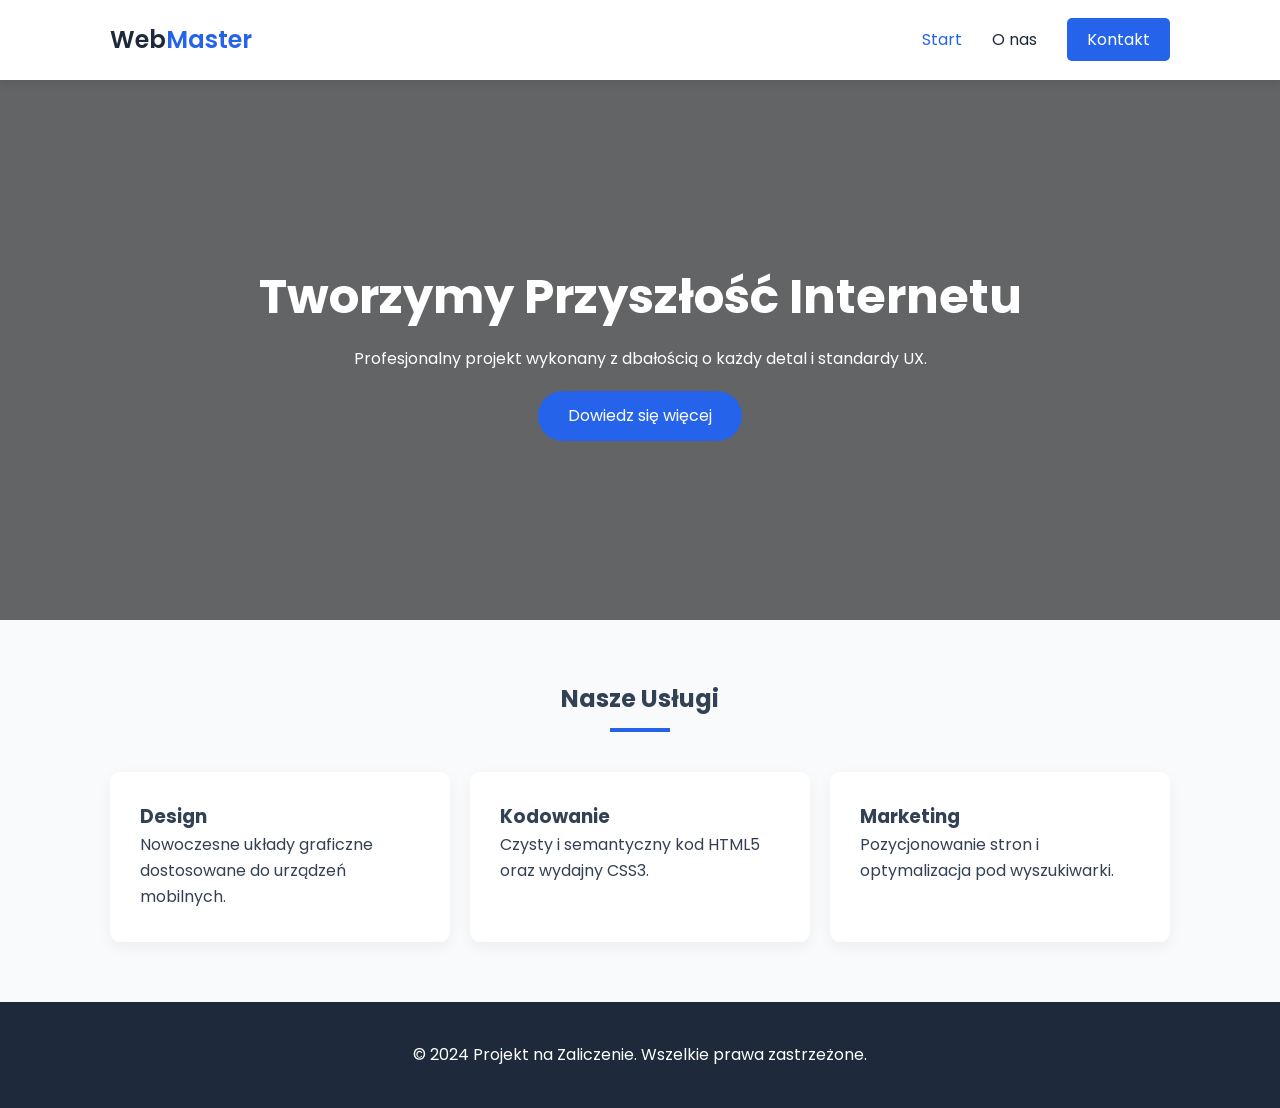
==== index.html @ 678148ff "Update index.html" ====
<!DOCTYPE html>
<html lang="pl">
<head>
    <meta charset="UTF-8">
    <meta name="viewport" content="width=device-width, initial-scale=1.0">
    <title>Projekt Premium | Home</title>
    <link rel="stylesheet" href="style.css">
    <link href="https://fonts.googleapis.com/css2?family=Poppins:wght@300;400;600&display=swap" rel="stylesheet">
</head>
<body>

    <nav class="navbar">
        <div class="container">
            <a href="index.html" class="logo">Web<span>Master</span></a>
            <ul class="nav-links">
                <li><a href="index.html" class="active">Start</a></li>
                <li><a href="about.html">O nas</a></li>
                <li><a href="#" class="nav-btn">Kontakt</a></li>
            </ul>
        </div>
    </nav>

    <header class="hero">
        <div class="hero-content">
            <h1>Tworzymy Przyszłość Internetu</h1>
            <p>Profesjonalny projekt wykonany z dbałością o każdy detal i standardy UX.</p>
            <a href="#features" class="btn-primary">Dowiedz się więcej</a>
        </div>
    </header>

    <section id="features" class="container">
        <div class="section-title">
            <h2>Nasze Usługi</h2>
            <div class="underline"></div>
        </div>
        <div class="grid">
            <div class="card">
                <h3>Design</h3>
                <p>Nowoczesne układy graficzne dostosowane do urządzeń mobilnych.</p>
            </div>
            <div class="card">
                <h3>Kodowanie</h3>
                <p>Czysty i semantyczny kod HTML5 oraz wydajny CSS3.</p>
            </div>
            <div class="card">
                <h3>Marketing</h3>
                <p>Pozycjonowanie stron i optymalizacja pod wyszukiwarki.</p>
            </div>
        </div>
    </section>

    <footer class="footer">
        <p>&copy; 2024 Projekt na Zaliczenie. Wszelkie prawa zastrzeżone.</p>
    </footer>

</body>

</html>
---- style.css ----
:root {
    --primary-color: #2563eb;
    --dark-color: #1e293b;
    --light-bg: #f8fafc;
    --text-color: #334155;
    --transition: all 0.3s ease;
}

* {
    margin: 0;
    padding: 0;
    box-sizing: border-box;
}

body {
    font-family: 'Poppins', sans-serif;
    color: var(--text-color);
    line-height: 1.6;
    background-color: var(--light-bg);
}

.container {
    max-width: 1100px;
    margin: 0 auto;
    padding: 0 20px;
}

/* NAWIGACJA */
.navbar {
    background: white;
    height: 80px;
    display: flex;
    align-items: center;
    box-shadow: 0 2px 10px rgba(0,0,0,0.1);
    position: sticky;
    top: 0;
    z-index: 1000;
}

.navbar .container {
    display: flex;
    justify-content: space-between;
    width: 100%;
    align-items: center;
}

.logo {
    font-size: 1.5rem;
    font-weight: 600;
    text-decoration: none;
    color: var(--dark-color);
}

.logo span { color: var(--primary-color); }

.nav-links {
    list-style: none;
    display: flex;
    align-items: center;
}

.nav-links li { margin-left: 30px; }

.nav-links a {
    text-decoration: none;
    color: var(--dark-color);
    font-weight: 400;
    transition: var(--transition);
}

.nav-links a:hover, .nav-links a.active {
    color: var(--primary-color);
}

.nav-btn {
    background: var(--primary-color);
    color: white !important;
    padding: 10px 20px;
    border-radius: 5px;
}

/* HERO SECTION */
.hero {
    height: 60vh;
    background: linear-gradient(rgba(0,0,0,0.6), rgba(0,0,0,0.6)), 
                url('https://images.unsplash.com/photo-1497215728101-856f4ea42174?auto=format&fit=crop&w=1350&q=80');
    background-size: cover;
    background-position: center;
    display: flex;
    align-items: center;
    justify-content: center;
    text-align: center;
    color: white;
}

.hero h1 { font-size: 3rem; margin-bottom: 10px; }

.btn-primary {
    display: inline-block;
    background: var(--primary-color);
    color: white;
    padding: 12px 30px;
    text-decoration: none;
    border-radius: 30px;
    margin-top: 20px;
    transition: var(--transition);
}

.btn-primary:hover { transform: translateY(-3px); box-shadow: 0 5px 15px rgba(37, 99, 235, 0.4); }

/* GRID & CARDS */
.section-title { text-align: center; margin: 60px 0 40px; }
.underline { width: 60px; height: 4px; background: var(--primary-color); margin: 10px auto; }

.grid {
    display: grid;
    grid-template-columns: repeat(auto-fit, minmax(300px, 1fr));
    gap: 20px;
    margin-bottom: 60px;
}

.card {
    background: white;
    padding: 30px;
    border-radius: 10px;
    box-shadow: 0 5px 15px rgba(0,0,0,0.05);
    transition: var(--transition);
    border-bottom: 3px solid transparent;
}

.card:hover {
    transform: translateY(-10px);
    border-color: var(--primary-color);
}

/* FOOTER */
.footer {
    background: var(--dark-color);
    color: white;
    text-align: center;
    padding: 40px 0;
    margin-top: 40px;
}
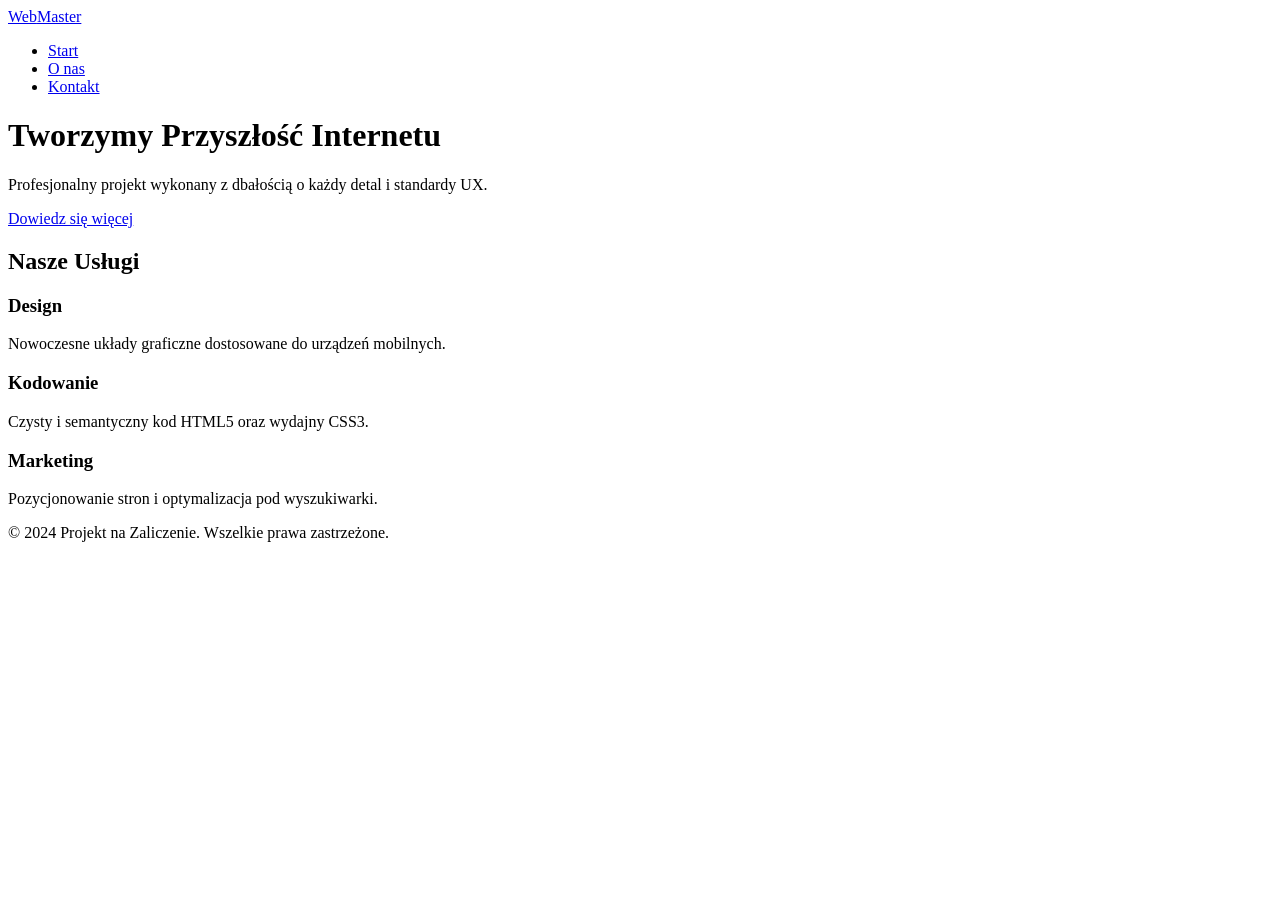
==== commit 653ed946: "Update index.html" ====
--- a/index.html
+++ b/index.html
@@ -4,7 +4,7 @@
     <meta charset="UTF-8">
     <meta name="viewport" content="width=device-width, initial-scale=1.0">
     <title>Projekt Premium | Home</title>
-    <link rel="stylesheet" href="style.css">
+    <link rel="stylesheet" href="css/style.css">
     <link href="https://fonts.googleapis.com/css2?family=Poppins:wght@300;400;600&display=swap" rel="stylesheet">
 </head>
 <body>
@@ -14,46 +14,48 @@
             <a href="index.html" class="logo">Web<span>Master</span></a>
             <ul class="nav-links">
                 <li><a href="index.html" class="active">Start</a></li>
-                <li><a href="about.html">O nas</a></li>
+                <li><a href="o-nas.html">O nas</a></li>
                 <li><a href="#" class="nav-btn">Kontakt</a></li>
             </ul>
         </div>
     </nav>
 
-    <header class="hero">
-        <div class="hero-content">
-            <h1>Tworzymy Przyszłość Internetu</h1>
-            <p>Profesjonalny projekt wykonany z dbałością o każdy detal i standardy UX.</p>
-            <a href="#features" class="btn-primary">Dowiedz się więcej</a>
-        </div>
-    </header>
+    <main>
+        <header class="hero">
+            <div class="hero-content">
+                <h1>Tworzymy Przyszłość Internetu</h1>
+                <p>Profesjonalny projekt wykonany z dbałością o każdy detal i standardy UX.</p>
+                <a href="#features" class="btn-primary">Dowiedz się więcej</a>
+            </div>
+        </header>
 
-    <section id="features" class="container">
-        <div class="section-title">
-            <h2>Nasze Usługi</h2>
-            <div class="underline"></div>
-        </div>
-        <div class="grid">
-            <div class="card">
-                <h3>Design</h3>
-                <p>Nowoczesne układy graficzne dostosowane do urządzeń mobilnych.</p>
+        <section id="features" class="container">
+            <div class="section-title">
+                <h2>Nasze Usługi</h2>
+                <div class="underline"></div>
             </div>
-            <div class="card">
-                <h3>Kodowanie</h3>
-                <p>Czysty i semantyczny kod HTML5 oraz wydajny CSS3.</p>
+            <div class="grid">
+                <div class="card">
+                    <h3>Design</h3>
+                    <p>Nowoczesne układy graficzne dostosowane do urządzeń mobilnych.</p>
+                </div>
+                <div class="card">
+                    <h3>Kodowanie</h3>
+                    <p>Czysty i semantyczny kod HTML5 oraz wydajny CSS3.</p>
+                </div>
+                <div class="card">
+                    <h3>Marketing</h3>
+                    <p>Pozycjonowanie stron i optymalizacja pod wyszukiwarki.</p>
+                </div>
             </div>
-            <div class="card">
-                <h3>Marketing</h3>
-                <p>Pozycjonowanie stron i optymalizacja pod wyszukiwarki.</p>
-            </div>
-        </div>
-    </section>
+        </section>
+    </main>
 
     <footer class="footer">
-        <p>&copy; 2024 Projekt na Zaliczenie. Wszelkie prawa zastrzeżone.</p>
+        <div class="container">
+            <p>&copy; 2024 Projekt na Zaliczenie. Wszelkie prawa zastrzeżone.</p>
+        </div>
     </footer>
 
 </body>
-
 </html>
-
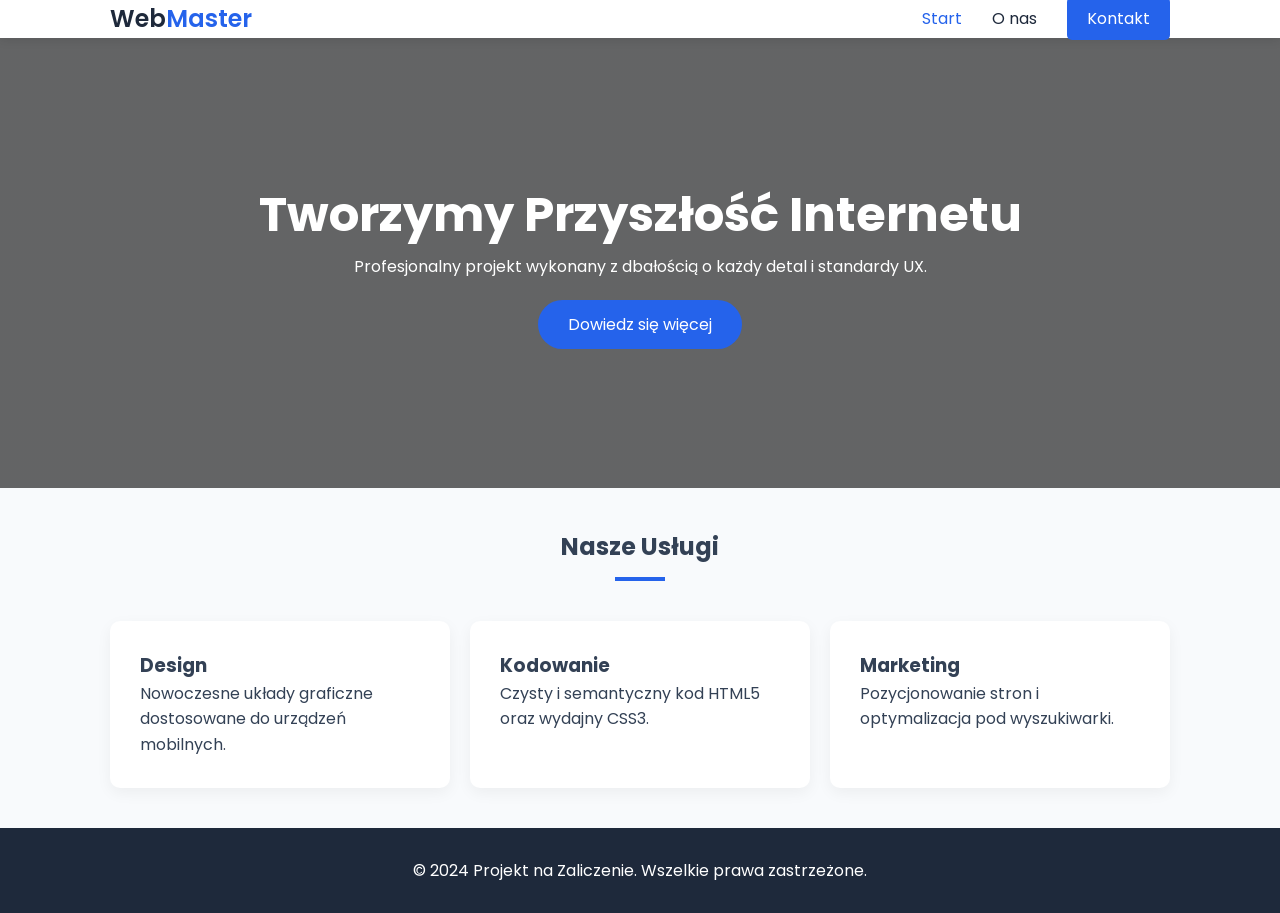
==== commit a964ab53: "Update index.html" ====
--- a/index.html
+++ b/index.html
@@ -25,7 +25,7 @@
             <div class="hero-content">
                 <h1>Tworzymy Przyszłość Internetu</h1>
                 <p>Profesjonalny projekt wykonany z dbałością o każdy detal i standardy UX.</p>
-                <a href="#features" class="btn-primary">Dowiedz się więcej</a>
+                <a href="o-nas.html" class="btn-primary">Dowiedz się więcej</a>
             </div>
         </header>
 
@@ -59,3 +59,4 @@
 
 </body>
 </html>
+
--- a/css/style.css
+++ b/css/style.css
@@ -0,0 +1,176 @@
+:root {
+    --primary-color: #2563eb;
+    --dark-color: #1e293b;
+    --light-bg: #f8fafc;
+    --text-color: #334155;
+    --transition: all 0.3s ease;
+}
+
+/* RESET I FIX DLA STOPKI */
+html, body {
+    height: 100%;
+}
+
+* {
+    margin: 0;
+    padding: 0;
+    box-sizing: border-box;
+}
+
+body {
+    font-family: 'Poppins', sans-serif;
+    color: var(--text-color);
+    line-height: 1.6;
+    background-color: var(--light-bg);
+    display: flex;
+    flex-direction: column;
+}
+
+/* Wypełnienie wolnego miejsca przez main */
+main {
+    flex: 1 0 auto;
+}
+
+.container {
+    max-width: 1100px;
+    margin: 0 auto;
+    padding: 0 20px;
+}
+
+/* NAWIGACJA */
+.navbar {
+    background: white;
+    height: 80px;
+    display: flex;
+    align-items: center;
+    box-shadow: 0 2px 10px rgba(0,0,0,0.1);
+    position: sticky;
+    top: 0;
+    z-index: 1000;
+}
+
+.navbar .container {
+    display: flex;
+    justify-content: space-between;
+    width: 100%;
+    align-items: center;
+}
+
+.logo {
+    font-size: 1.5rem;
+    font-weight: 600;
+    text-decoration: none;
+    color: var(--dark-color);
+}
+
+.logo span { color: var(--primary-color); }
+
+.nav-links {
+    list-style: none;
+    display: flex;
+    align-items: center;
+}
+
+.nav-links li { margin-left: 30px; }
+
+.nav-links a {
+    text-decoration: none;
+    color: var(--dark-color);
+    transition: var(--transition);
+}
+
+.nav-links a:hover, .nav-links a.active {
+    color: var(--primary-color);
+}
+
+.nav-btn {
+    background: var(--primary-color);
+    color: white !important;
+    padding: 10px 20px;
+    border-radius: 5px;
+}
+
+/* HERO */
+.hero {
+    height: 50vh;
+    background: linear-gradient(rgba(0,0,0,0.6), rgba(0,0,0,0.6)), 
+                url('https://images.unsplash.com/photo-1497215728101-856f4ea42174?auto=format&fit=crop&w=1350&q=80');
+    background-size: cover;
+    background-position: center;
+    display: flex;
+    align-items: center;
+    justify-content: center;
+    text-align: center;
+    color: white;
+}
+
+.hero h1 { font-size: 3rem; }
+
+.btn-primary {
+    display: inline-block;
+    background: var(--primary-color);
+    color: white;
+    padding: 12px 30px;
+    text-decoration: none;
+    border-radius: 30px;
+    margin-top: 20px;
+    transition: var(--transition);
+}
+
+/* GRID I KARTY */
+.section-title { text-align: center; margin: 40px 0; }
+.underline { width: 50px; height: 4px; background: var(--primary-color); margin: 10px auto; }
+
+.grid {
+    display: grid;
+    grid-template-columns: repeat(auto-fit, minmax(280px, 1fr));
+    gap: 20px;
+    margin-bottom: 40px;
+}
+
+.card {
+    background: white;
+    padding: 30px;
+    border-radius: 10px;
+    box-shadow: 0 5px 15px rgba(0,0,0,0.05);
+    transition: var(--transition);
+}
+
+.card:hover { transform: translateY(-5px); }
+
+/* PODSTRONA O NAS */
+.page-header {
+    background: var(--dark-color);
+    color: white;
+    padding: 50px 0;
+    text-align: center;
+}
+
+.about-grid {
+    display: grid;
+    grid-template-columns: 1fr 1fr;
+    gap: 40px;
+    align-items: center;
+    padding: 50px 0;
+}
+
+.img-responsive {
+    width: 100%;
+    border-radius: 10px;
+}
+
+.feature-list { list-style: none; margin-top: 15px; }
+
+@media (max-width: 768px) {
+    .about-grid { grid-template-columns: 1fr; }
+    .hero h1 { font-size: 2rem; }
+}
+
+/* FOOTER - ZAWSZE NA DOLE */
+.footer {
+    flex-shrink: 0;
+    background: var(--dark-color);
+    color: white;
+    text-align: center;
+    padding: 30px 0;
+}
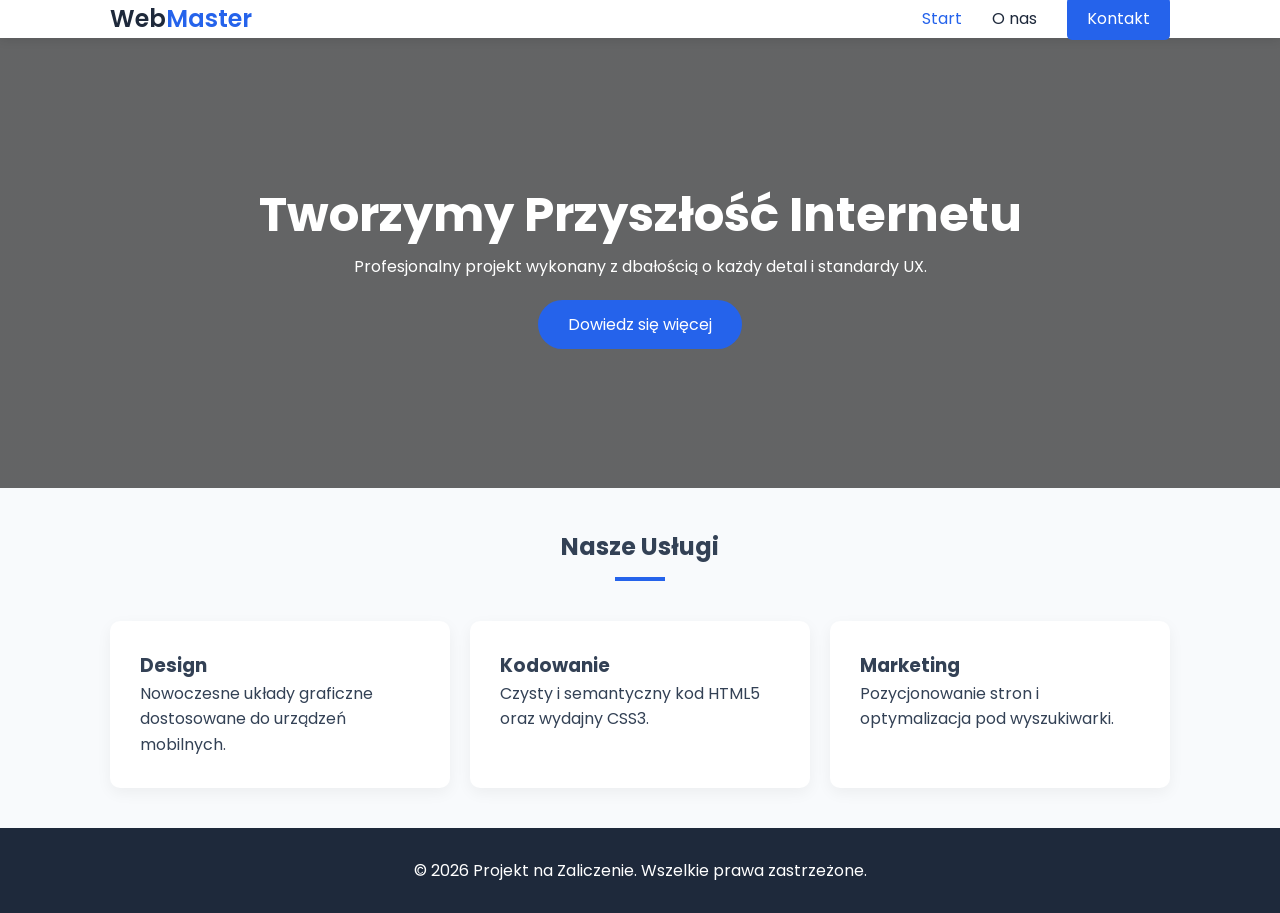
==== commit db569b82: "Update index.html" ====
--- a/index.html
+++ b/index.html
@@ -53,10 +53,11 @@
 
     <footer class="footer">
         <div class="container">
-            <p>&copy; 2024 Projekt na Zaliczenie. Wszelkie prawa zastrzeżone.</p>
+            <p>&copy; 2026 Projekt na Zaliczenie. Wszelkie prawa zastrzeżone.</p>
         </div>
     </footer>
 
 </body>
 </html>
 
+
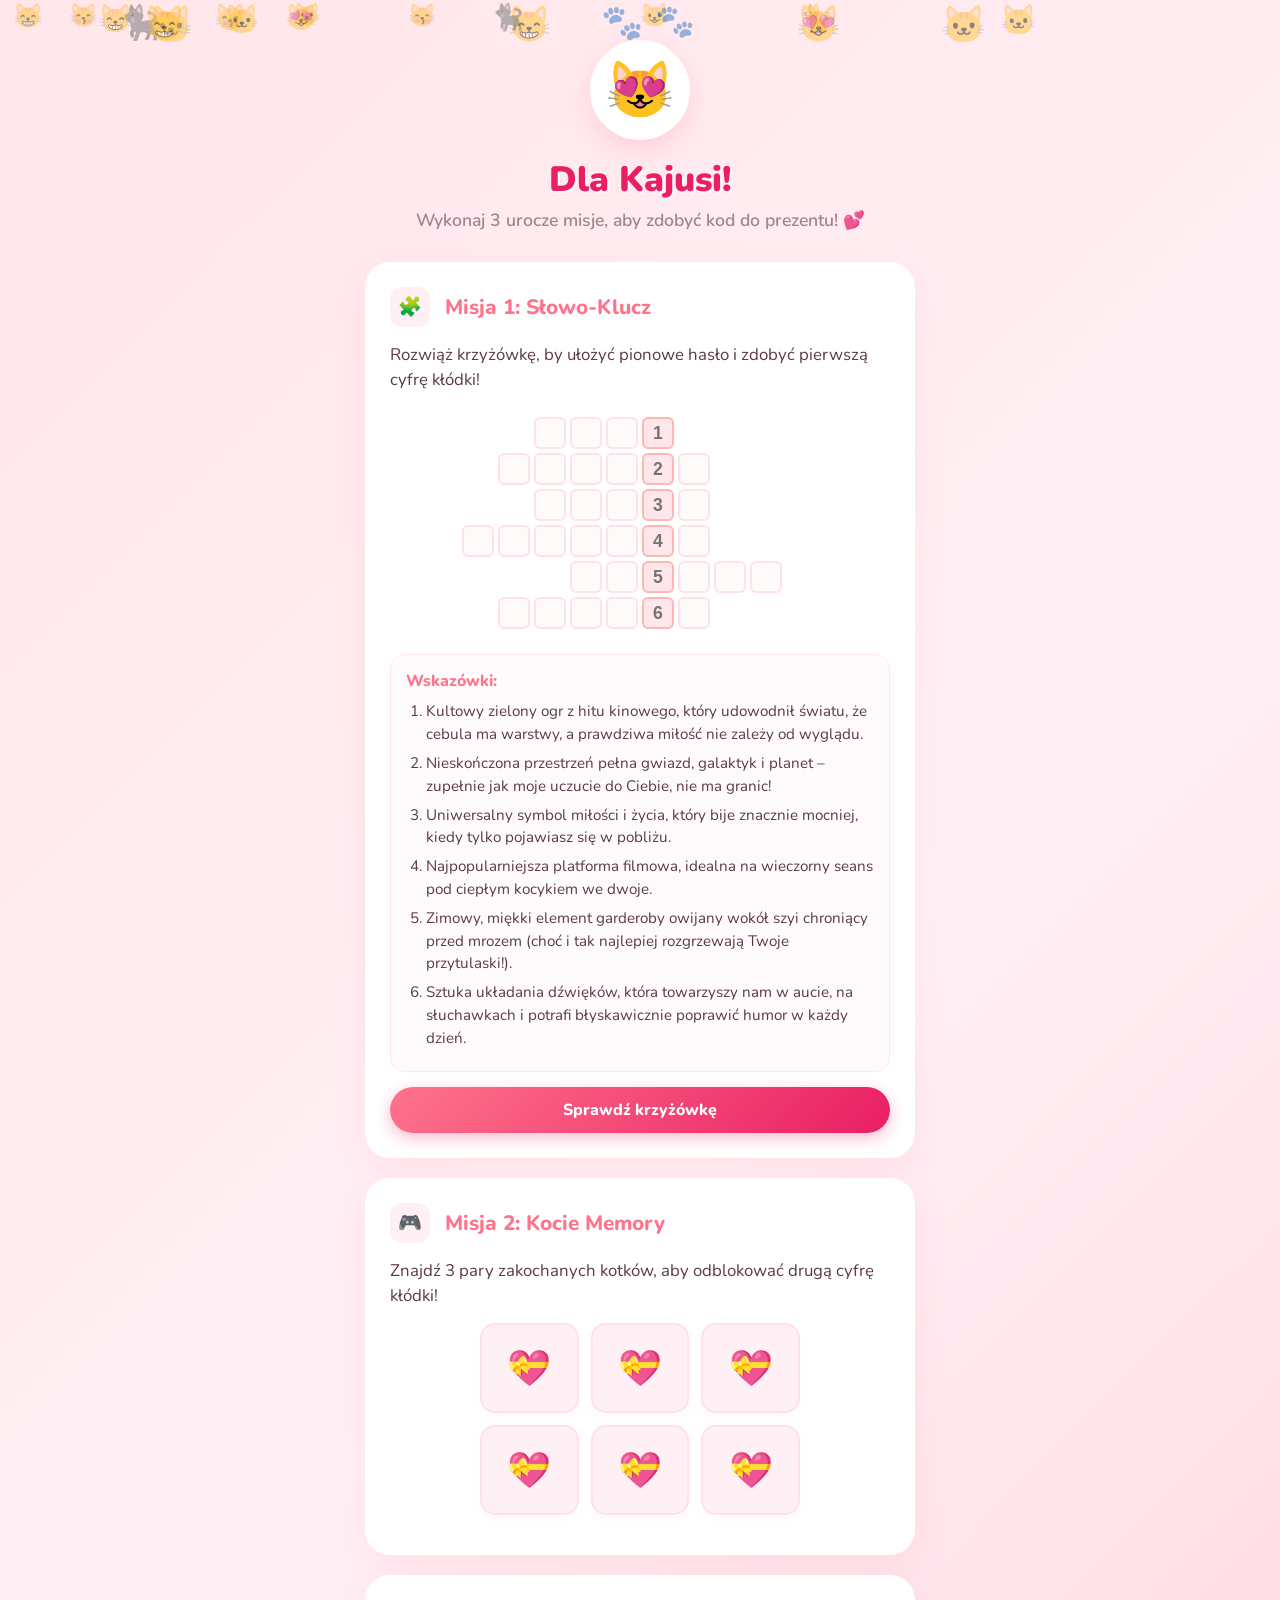
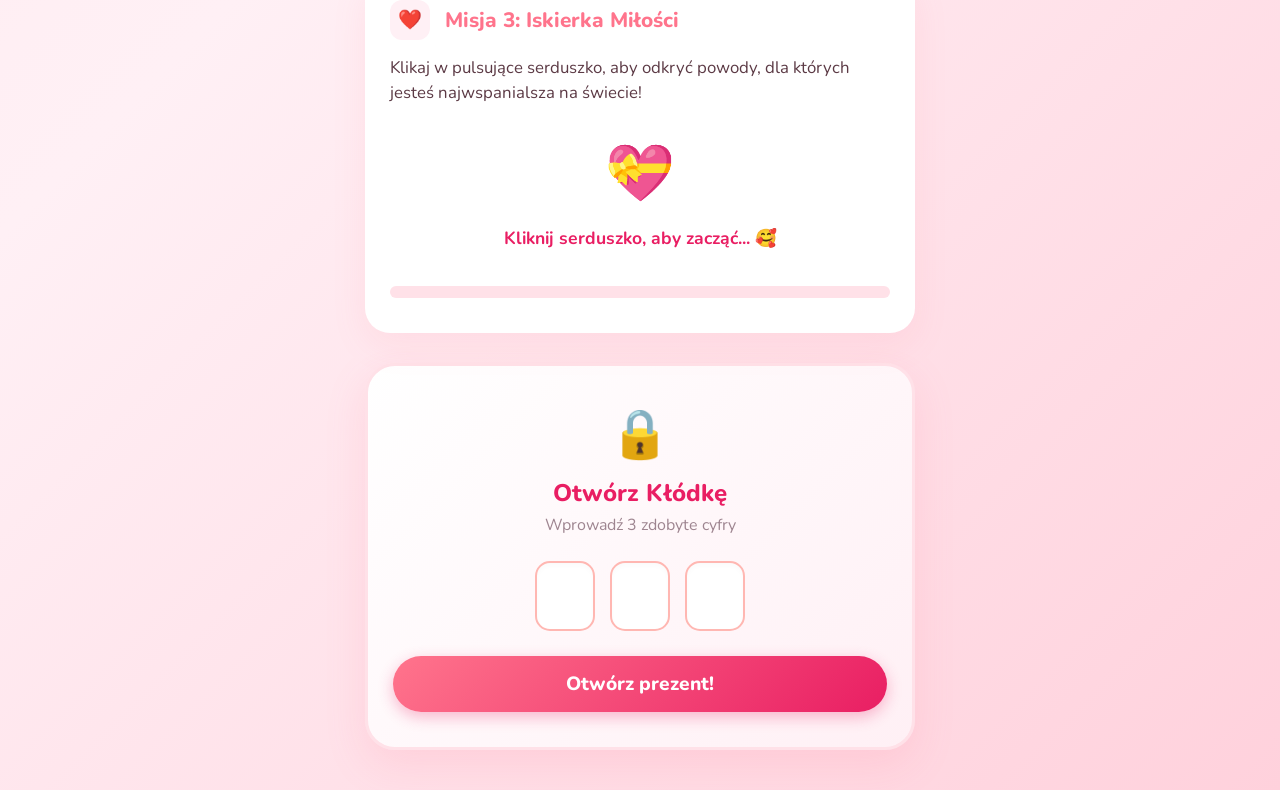
==== commit 86bd5cd3: "Update index.html" ====
--- a/index.html
+++ b/index.html
@@ -3,61 +3,793 @@
 <head>
     <meta charset="UTF-8">
     <meta name="viewport" content="width=device-width, initial-scale=1.0">
-    <title>Projekt Premium | Home</title>
-    <link rel="stylesheet" href="css/style.css">
-    <link href="https://fonts.googleapis.com/css2?family=Poppins:wght@300;400;600&display=swap" rel="stylesheet">
+    <title>Urodzinowa Niespodzianka 🐾</title>
+    <link href="https://fonts.googleapis.com/css2?family=Nunito:wght@400;600;800;900&display=swap" rel="stylesheet">
+    <style>
+        :root {
+            --pink-light: #fff0f5;
+            --pink-soft: #ffb7b2;
+            --pink-main: #ff748c;
+            --pink-dark: #e91e63;
+            --text-dark: #5c3a45;
+            --text-light: #9e8590;
+            --white: #ffffff;
+        }
+
+        * {
+            box-sizing: border-box;
+            margin: 0;
+            padding: 0;
+        }
+
+        body {
+            font-family: 'Nunito', sans-serif;
+            background: linear-gradient(135deg, #ffe6ea 0%, #fff0f5 50%, #ffd1dc 100%);
+            color: var(--text-dark);
+            min-height: 100vh;
+            display: flex;
+            flex-direction: column;
+            align-items: center;
+            overflow-x: hidden;
+            position: relative;
+        }
+
+        /* Urocze pływające emotki kotków w tle */
+        .bg-shapes {
+            position: fixed;
+            top: 0; 
+            left: 0; 
+            width: 100%; 
+            height: 100%;
+            pointer-events: none;
+            z-index: 0;
+            overflow: hidden;
+        }
+
+        .shape {
+            position: absolute;
+            top: 0;
+            opacity: 0.45;
+            user-select: none;
+            will-change: transform;
+            animation-name: float;
+            animation-timing-function: linear;
+            animation-iteration-count: infinite;
+        }
+
+        @keyframes float {
+            0% { transform: translateY(105vh) scale(0.8) rotate(0deg); }
+            100% { transform: translateY(-10vh) scale(1.2) rotate(360deg); }
+        }
+
+        /* Kontener główny */
+        .container {
+            max-width: 550px;
+            width: 95%;
+            margin: 40px auto;
+            position: relative;
+            z-index: 1;
+        }
+
+        .header {
+            text-align: center;
+            margin-bottom: 30px;
+        }
+
+        .cat-avatar {
+            width: 100px;
+            height: 100px;
+            background: var(--white);
+            border-radius: 50%;
+            margin: 0 auto 15px;
+            display: flex;
+            align-items: center;
+            justify-content: center;
+            font-size: 3.5em;
+            box-shadow: 0 10px 25px rgba(255, 116, 140, 0.2);
+            animation: gentleBounce 3s infinite ease-in-out;
+            user-select: none;
+        }
+
+        h1 {
+            color: var(--pink-dark);
+            font-weight: 900;
+            font-size: 2.2em;
+            text-shadow: 2px 2px 0px rgba(255,255,255,0.8);
+            margin-bottom: 5px;
+        }
+
+        p.subtitle {
+            color: var(--text-light);
+            font-weight: 600;
+            font-size: 1.1em;
+        }
+
+        /* Karty z zadaniami */
+        .task-card {
+            background: var(--white);
+            border-radius: 25px;
+            padding: 25px;
+            margin-bottom: 20px;
+            box-shadow: 0 12px 35px rgba(255, 116, 140, 0.1);
+            position: relative;
+            overflow: hidden;
+            transition: transform 0.3s ease;
+        }
+
+        .task-card:hover {
+            transform: translateY(-5px);
+        }
+
+        .task-header {
+            display: flex;
+            align-items: center;
+            margin-bottom: 15px;
+        }
+
+        .task-icon {
+            width: 40px;
+            height: 40px;
+            background: var(--pink-light);
+            border-radius: 12px;
+            display: flex;
+            align-items: center;
+            justify-content: center;
+            margin-right: 15px;
+            font-size: 1.2em;
+        }
+
+        .task-card h3 {
+            color: var(--pink-main);
+            font-size: 1.3em;
+            font-weight: 800;
+        }
+
+        .task-card p.question {
+            font-size: 1.05em;
+            line-height: 1.5;
+            margin-bottom: 15px;
+        }
+
+        /* --- STYLE KRZYŻÓWKI --- */
+        .crossword-overflow {
+            width: 100%;
+            overflow-x: auto;
+            padding: 10px 0;
+            margin-bottom: 15px;
+        }
+
+        .crossword-grid {
+            display: grid;
+            grid-template-columns: repeat(12, 32px);
+            grid-template-rows: repeat(6, 32px);
+            gap: 4px;
+            justify-content: center;
+            min-width: 430px;
+        }
+
+        .cw-cell {
+            width: 32px;
+            height: 32px;
+            text-align: center;
+            font-size: 1.1em;
+            font-weight: 900;
+            border: 2px solid #ffe1e8;
+            border-radius: 6px;
+            text-transform: uppercase;
+            outline: none;
+            color: var(--text-dark);
+            background: #fffafa;
+            transition: all 0.2s;
+        }
+
+        .cw-cell:focus {
+            border-color: var(--pink-main);
+            background: var(--white);
+            box-shadow: 0 0 8px rgba(255, 116, 140, 0.2);
+        }
+
+        .cw-cell.keyword-col {
+            background: #ffe6ea;
+            border-color: var(--pink-soft);
+        }
+        
+        .cw-cell.keyword-col:focus {
+            border-color: var(--pink-main);
+            background: var(--white);
+        }
+
+        .clues-box {
+            text-align: left;
+            margin-top: 15px;
+            background: #fffafb;
+            padding: 15px;
+            border-radius: 15px;
+            border: 1px solid #ffe8ec;
+        }
+
+        .clues-box h4 {
+            color: var(--pink-main);
+            margin-bottom: 8px;
+            font-weight: 800;
+        }
+
+        .clues-box ol {
+            padding-left: 20px;
+            color: var(--text-dark);
+            font-size: 0.95em;
+            line-height: 1.5;
+        }
+
+        .clues-box li {
+            margin-bottom: 6px;
+        }
+
+        /* Styl dla Zadania 2 (Memory) */
+        .memory-grid {
+            display: grid;
+            grid-template-columns: repeat(3, 1fr);
+            gap: 12px;
+            margin: 15px auto;
+            max-width: 320px;
+        }
+
+        .memory-card {
+            height: 90px;
+            background: #fff0f5;
+            border: 2px solid #ffe1e8;
+            border-radius: 15px;
+            display: flex;
+            align-items: center;
+            justify-content: center;
+            font-size: 2.2em;
+            cursor: pointer;
+            user-select: none;
+            transition: all 0.2s ease;
+            box-shadow: 0 4px 10px rgba(255, 116, 140, 0.05);
+        }
+
+        .memory-card.flipped {
+            background: var(--white);
+            border-color: var(--pink-soft);
+            transform: scale(1.02);
+        }
+
+        /* Styl dla Zadania 3 (Klikacz) */
+        .clicker-box {
+            text-align: center;
+            padding: 10px 0;
+        }
+
+        .heart-btn {
+            font-size: 3.5em;
+            background: none;
+            border: none;
+            cursor: pointer;
+            outline: none;
+            display: inline-block;
+            margin: 10px 0;
+            animation: pulse 1.5s infinite ease-in-out;
+            transition: transform 0.1s ease;
+        }
+
+        .heart-btn:active {
+            transform: scale(0.85);
+        }
+
+        .compliment-text {
+            font-weight: 700;
+            min-height: 50px;
+            color: var(--pink-dark);
+            margin: 10px 0;
+            font-size: 1.1em;
+            transition: all 0.3s ease;
+        }
+
+        .progress-container {
+            width: 100%;
+            background-color: #ffe1e8;
+            border-radius: 20px;
+            margin-top: 10px;
+            overflow: hidden;
+        }
+
+        .progress-bar {
+            width: 0%;
+            height: 12px;
+            background: linear-gradient(90deg, var(--pink-main), var(--pink-dark));
+            transition: width 0.3s ease;
+            border-radius: 20px;
+        }
+
+        /* Przyciski ogólne */
+        .btn {
+            background: linear-gradient(135deg, var(--pink-main), var(--pink-dark));
+            color: white;
+            border: none;
+            padding: 12px 25px;
+            border-radius: 50px;
+            font-family: 'Nunito', sans-serif;
+            font-weight: 800;
+            font-size: 1em;
+            cursor: pointer;
+            box-shadow: 0 5px 15px rgba(233, 30, 99, 0.3);
+            transition: all 0.3s;
+        }
+
+        .btn:hover {
+            transform: scale(1.02);
+            box-shadow: 0 8px 20px rgba(233, 30, 99, 0.4);
+        }
+
+        .digit-reveal {
+            display: none;
+            background: var(--pink-light);
+            color: var(--pink-dark);
+            padding: 15px;
+            border-radius: 15px;
+            margin-top: 15px;
+            text-align: center;
+            font-size: 1.2em;
+            font-weight: 800;
+            border: 2px dashed var(--pink-soft);
+            animation: popIn 0.5s cubic-bezier(0.175, 0.885, 0.32, 1.275);
+        }
+
+        .digit-reveal span {
+            font-size: 1.5em;
+            color: var(--pink-dark);
+        }
+
+        /* Sekcja kłódki */
+        .padlock-section {
+            background: linear-gradient(135deg, #ffffff, #fff0f5);
+            border-radius: 30px;
+            padding: 35px 25px;
+            text-align: center;
+            box-shadow: 0 15px 40px rgba(255, 116, 140, 0.15);
+            margin-top: 30px;
+            border: 3px solid #ffe1e8;
+        }
+
+        .padlock-icon {
+            font-size: 3em;
+            margin-bottom: 10px;
+        }
+
+        .padlock-inputs {
+            display: flex;
+            justify-content: center;
+            gap: 15px;
+            margin: 25px 0;
+        }
+
+        .padlock-inputs input {
+            width: 60px;
+            height: 70px;
+            font-size: 2em;
+            text-align: center;
+            border: 2px solid var(--pink-soft);
+            border-radius: 15px;
+            font-family: 'Nunito', sans-serif;
+            font-weight: 900;
+            color: var(--pink-dark);
+            background: var(--white);
+            box-shadow: inset 0 3px 5px rgba(0,0,0,0.02);
+            outline: none;
+            transition: border-color 0.3s;
+        }
+
+        .padlock-inputs input:focus {
+            border-color: var(--pink-main);
+        }
+
+        /* Ekran sukcesu */
+        #success-screen {
+            display: none;
+            text-align: center;
+            padding: 40px 20px;
+            background: rgba(255, 255, 255, 0.95);
+            border-radius: 30px;
+            box-shadow: 0 20px 50px rgba(255, 116, 140, 0.2);
+            position: relative;
+            z-index: 10;
+        }
+
+        #success-screen h2 {
+            color: var(--pink-dark);
+            font-size: 2.5em;
+            font-weight: 900;
+            margin: 20px 0;
+        }
+
+        #success-screen p.message {
+            font-size: 1.2em;
+            line-height: 1.6;
+            color: var(--text-dark);
+            margin-bottom: 20px;
+        }
+
+        /* Konfetti */
+        .heart {
+            position: fixed;
+            top: -10vh;
+            font-size: 1.5em;
+            z-index: 100;
+            animation: fall linear forwards;
+        }
+
+        @keyframes gentleBounce {
+            0%, 100% { transform: translateY(0); }
+            50% { transform: translateY(-10px); }
+        }
+
+        @keyframes pulse {
+            0%, 100% { transform: scale(1); }
+            50% { transform: scale(1.15); }
+        }
+
+        @keyframes popIn {
+            0% { transform: scale(0.5); opacity: 0; }
+            100% { transform: scale(1); opacity: 1; }
+        }
+
+        @keyframes shake {
+            0%, 100% { transform: translateX(0); }
+            25% { transform: translateX(-5px); }
+            50% { transform: translateX(5px); }
+            75% { transform: translateX(-5px); }
+        }
+
+        @keyframes fall {
+            to { transform: translateY(110vh) rotate(360deg); }
+        }
+
+        .crossword-error {
+            animation: shake 0.4s ease-in-out;
+            background-color: #ffebee !important;
+        }
+
+        .error {
+            animation: shake 0.4s ease-in-out;
+            border-color: #ff4d4d !important;
+        }
+
+    </style>
 </head>
 <body>
 
-    <nav class="navbar">
-        <div class="container">
-            <a href="index.html" class="logo">Web<span>Master</span></a>
-            <ul class="nav-links">
-                <li><a href="index.html" class="active">Start</a></li>
-                <li><a href="o-nas.html">O nas</a></li>
-                <li><a href="#" class="nav-btn">Kontakt</a></li>
-            </ul>
+    <div class="bg-shapes" id="bg-shapes"></div>
+
+    <div class="container" id="game-container">
+        
+        <div class="header">
+            <div class="cat-avatar">😻</div>
+            <h1>Dla Kajusi!</h1>
+            <p class="subtitle">Wykonaj 3 urocze misje, aby zdobyć kod do prezentu! 💕</p>
         </div>
-    </nav>
-
-    <main>
-        <header class="hero">
-            <div class="hero-content">
-                <h1>Tworzymy Przyszłość Internetu</h1>
-                <p>Profesjonalny projekt wykonany z dbałością o każdy detal i standardy UX.</p>
-                <a href="o-nas.html" class="btn-primary">Dowiedz się więcej</a>
+
+        <div class="task-card">
+            <div class="task-header">
+                <div class="task-icon">🧩</div>
+                <h3>Misja 1: Słowo-Klucz</h3>
             </div>
-        </header>
-
-        <section id="features" class="container">
-            <div class="section-title">
-                <h2>Nasze Usługi</h2>
-                <div class="underline"></div>
-            </div>
-            <div class="grid">
-                <div class="card">
-                    <h3>Design</h3>
-                    <p>Nowoczesne układy graficzne dostosowane do urządzeń mobilnych.</p>
-                </div>
-                <div class="card">
-                    <h3>Kodowanie</h3>
-                    <p>Czysty i semantyczny kod HTML5 oraz wydajny CSS3.</p>
-                </div>
-                <div class="card">
-                    <h3>Marketing</h3>
-                    <p>Pozycjonowanie stron i optymalizacja pod wyszukiwarki.</p>
+            <p class="question">Rozwiąż krzyżówkę, by ułożyć pionowe hasło i zdobyć pierwszą cyfrę kłódki!</p>
+            
+            <div class="crossword-overflow">
+                <div class="crossword-grid" id="cw-grid">
+                    <input type="text" maxlength="1" class="cw-cell" style="grid-row:1; grid-column:4;" id="cell_1_4" data-next="1_5">
+                    <input type="text" maxlength="1" class="cw-cell" style="grid-row:1; grid-column:5;" id="cell_1_5" data-next="1_6">
+                    <input type="text" maxlength="1" class="cw-cell" style="grid-row:1; grid-column:6;" id="cell_1_6" data-next="1_7">
+                    <input type="text" maxlength="1" class="cw-cell keyword-col" style="grid-row:1; grid-column:7;" id="cell_1_7" data-next="2_3" placeholder="1">
+
+                    <input type="text" maxlength="1" class="cw-cell" style="grid-row:2; grid-column:3;" id="cell_2_3" data-next="2_4">
+                    <input type="text" maxlength="1" class="cw-cell" style="grid-row:2; grid-column:4;" id="cell_2_4" data-next="2_5">
+                    <input type="text" maxlength="1" class="cw-cell" style="grid-row:2; grid-column:5;" id="cell_2_5" data-next="2_6">
+                    <input type="text" maxlength="1" class="cw-cell" style="grid-row:2; grid-column:6;" id="cell_2_6" data-next="2_7">
+                    <input type="text" maxlength="1" class="cw-cell keyword-col" style="grid-row:2; grid-column:7;" id="cell_2_7" data-next="2_8" placeholder="2">
+                    <input type="text" maxlength="1" class="cw-cell" style="grid-row:2; grid-column:8;" id="cell_2_8" data-next="3_4">
+
+                    <input type="text" maxlength="1" class="cw-cell" style="grid-row:3; grid-column:4;" id="cell_3_4" data-next="3_5">
+                    <input type="text" maxlength="1" class="cw-cell" style="grid-row:3; grid-column:5;" id="cell_3_5" data-next="3_6">
+                    <input type="text" maxlength="1" class="cw-cell" style="grid-row:3; grid-column:6;" id="cell_3_6" data-next="3_7">
+                    <input type="text" maxlength="1" class="cw-cell keyword-col" style="grid-row:3; grid-column:7;" id="cell_3_7" data-next="3_8" placeholder="3">
+                    <input type="text" maxlength="1" class="cw-cell" style="grid-row:3; grid-column:8;" id="cell_3_8" data-next="4_2">
+
+                    <input type="text" maxlength="1" class="cw-cell" style="grid-row:4; grid-column:2;" id="cell_4_2" data-next="4_3">
+                    <input type="text" maxlength="1" class="cw-cell" style="grid-row:4; grid-column:3;" id="cell_4_3" data-next="4_4">
+                    <input type="text" maxlength="1" class="cw-cell" style="grid-row:4; grid-column:4;" id="cell_4_4" data-next="4_5">
+                    <input type="text" maxlength="1" class="cw-cell" style="grid-row:4; grid-column:5;" id="cell_4_5" data-next="4_6">
+                    <input type="text" maxlength="1" class="cw-cell" style="grid-row:4; grid-column:6;" id="cell_4_6" data-next="4_7">
+                    <input type="text" maxlength="1" class="cw-cell keyword-col" style="grid-row:4; grid-column:7;" id="cell_4_7" data-next="4_8" placeholder="4">
+                    <input type="text" maxlength="1" class="cw-cell" style="grid-row:4; grid-column:8;" id="cell_4_8" data-next="5_5">
+
+                    <input type="text" maxlength="1" class="cw-cell" style="grid-row:5; grid-column:5;" id="cell_5_5" data-next="5_6">
+                    <input type="text" maxlength="1" class="cw-cell" style="grid-row:5; grid-column:6;" id="cell_5_6" data-next="5_7">
+                    <input type="text" maxlength="1" class="cw-cell keyword-col" style="grid-row:5; grid-column:7;" id="cell_5_7" data-next="5_8" placeholder="5">
+                    <input type="text" maxlength="1" class="cw-cell" style="grid-row:5; grid-column:8;" id="cell_5_8" data-next="5_9">
+                    <input type="text" maxlength="1" class="cw-cell" style="grid-row:5; grid-column:9;" id="cell_5_9" data-next="5_10">
+                    <input type="text" maxlength="1" class="cw-cell" style="grid-row:5; grid-column:10;" id="cell_5_10" data-next="6_3">
+
+                    <input type="text" maxlength="1" class="cw-cell" style="grid-row:6; grid-column:3;" id="cell_6_3" data-next="6_4">
+                    <input type="text" maxlength="1" class="cw-cell" style="grid-row:6; grid-column:4;" id="cell_6_4" data-next="6_5">
+                    <input type="text" maxlength="1" class="cw-cell" style="grid-row:6; grid-column:5;" id="cell_6_5" data-next="6_6">
+                    <input type="text" maxlength="1" class="cw-cell" style="grid-row:6; grid-column:6;" id="cell_6_6" data-next="6_7">
+                    <input type="text" maxlength="1" class="cw-cell keyword-col" style="grid-row:6; grid-column:7;" id="cell_6_7" data-next="6_8" placeholder="6">
+                    <input type="text" maxlength="1" class="cw-cell" style="grid-row:6; grid-column:8;" id="cell_6_8">
                 </div>
             </div>
-        </section>
-    </main>
-
-    <footer class="footer">
-        <div class="container">
-            <p>&copy; 2026 Projekt na Zaliczenie. Wszelkie prawa zastrzeżone.</p>
+
+            <div class="clues-box">
+                <h4>Wskazówki:</h4>
+                <ol>
+                    <li>Kultowy zielony ogr z hitu kinowego, który udowodnił światu, że cebula ma warstwy, a prawdziwa miłość nie zależy od wyglądu.</li>
+                    <li>Nieskończona przestrzeń pełna gwiazd, galaktyk i planet – zupełnie jak moje uczucie do Ciebie, nie ma granic!</li>
+                    <li>Uniwersalny symbol miłości i życia, który bije znacznie mocniej, kiedy tylko pojawiasz się w pobliżu.</li>
+                    <li>Najpopularniejsza platforma filmowa, idealna na wieczorny seans pod ciepłym kocykiem we dwoje.</li>
+                    <li>Zimowy, miękki element garderoby owijany wokół szyi chroniący przed mrozem (choć i tak najlepiej rozgrzewają Twoje przytulaski!).</li>
+                    <li>Sztuka układania dźwięków, która towarzyszy nam w aucie, na słuchawkach i potrafi błyskawicznie poprawić humor w każdy dzień.</li>
+                </ol>
+            </div>
+
+            <button class="btn" style="width: 100%; margin-top: 15px;" onclick="checkCrossword()">Sprawdź krzyżówkę</button>
+            <div class="digit-reveal" id="reveal1">Wspaniale! Głównym hasłem był <strong>KOCIAK</strong>! Pierwsza cyfra kodu zdobyta: <span>3</span> 💖</div>
         </div>
-    </footer>
-
+
+        <div class="task-card">
+            <div class="task-header">
+                <div class="task-icon">🎮</div>
+                <h3>Misja 2: Kocie Memory</h3>
+            </div>
+            <p class="question">Znajdź 3 pary zakochanych kotków, aby odblokować drugą cyfrę kłódki!</p>
+            
+            <div class="memory-grid" id="memory-board">
+                </div>
+
+            <div class="digit-reveal" id="reveal2">Druga cyfra kłódki zdobyta: <span>7</span> 🧶</div>
+        </div>
+
+        <div class="task-card">
+            <div class="task-header">
+                <div class="task-icon">❤️</div>
+                <h3>Misja 3: Iskierka Miłości</h3>
+            </div>
+            <p class="question">Klikaj w pulsujące serduszko, aby odkryć powody, dla których jesteś najwspanialsza na świecie!</p>
+            
+            <div class="clicker-box">
+                <button class="heart-btn" id="heart-clicker" onclick="clickHeart()">💝</button>
+                <div class="compliment-text" id="compliment-box">Kliknij serduszko, aby zacząć... 🥰</div>
+                
+                <div class="progress-container">
+                    <div class="progress-bar" id="love-bar"></div>
+                </div>
+            </div>
+
+            <div class="digit-reveal" id="reveal3">Ostatnia cyfra kłódki zdobyta: <span>2</span> 🐈</div>
+        </div>
+
+        <div class="padlock-section">
+            <div class="padlock-icon">🔒</div>
+            <h3 style="color: var(--pink-dark); font-size: 1.5em; font-weight: 800;">Otwórz Kłódkę</h3>
+            <p style="color: var(--text-light); margin-top: 5px;">Wprowadź 3 zdobyte cyfry</p>
+            
+            <div class="padlock-inputs">
+                <input type="tel" id="p1" maxlength="1" oninput="moveToNext(this, 'p2')">
+                <input type="tel" id="p2" maxlength="1" oninput="moveToNext(this, 'p3')" onkeyup="moveToPrev(event, 'p1')">
+                <input type="tel" id="p3" maxlength="1" onkeyup="moveToPrev(event, 'p2')">
+            </div>
+            
+            <button class="btn" style="width: 100%; padding: 15px; font-size: 1.2em;" onclick="unlock()">Otwórz prezent!</button>
+            <p id="error-msg" style="color: #e91e63; font-weight: 700; margin-top: 15px; display: none; animation: popIn 0.3s ease;">Zły kod skarbie, spróbuj jeszcze raz! 🥺</p>
+        </div>
+
+    </div>
+
+    <div id="success-screen" class="container">
+        <h1 style="font-size: 4em; margin: 0;">🎉</h1>
+        <h2>Udało się, Kochanie!</h2>
+        <p class="message">
+            Rozwiązałaś wszystkie zadania idealnie!<br><br>
+            <strong>Wszystkiego Najlepszego z okazji urodzin! 🎂🌷</strong><br><br>
+            Zasługujesz na wszystko co najlepsze. Prezent otrzymasz po złożeniu opłaty w: <br>
+            <span style="color: var(--pink-main); font-weight: 800;">BUZIAKACH</span>
+        </p>
+        <p style="color: var(--pink-dark); font-weight: 900; font-size: 1.5em; margin-top: 30px;">Kocham Cię! ❤️</p>
+    </div>
+
+    <script>
+        // --- 1. GENEROWANIE TŁA ---
+        const bgContainer = document.getElementById('bg-shapes');
+        const catEmojis = ['🐱', '🐈', '😻', '😽', '🐾', '🐈‍⬛', '😸', '😸', '😺'];
+
+        for (let i = 0; i < 20; i++) {
+            let shape = document.createElement('div');
+            shape.classList.add('shape');
+            shape.innerText = catEmojis[Math.floor(Math.random() * catEmojis.length)];
+            let size = Math.random() * 20 + 22;
+            shape.style.fontSize = size + 'px';
+            shape.style.left = Math.random() * 100 + 'vw';
+            shape.style.animationDuration = (Math.random() * 10 + 15) + 's';
+            shape.style.animationDelay = '-' + (Math.random() * 25) + 's';
+            bgContainer.appendChild(shape);
+        }
+
+        // --- AUTOMATYCZNE PRZECHODZENIE W KRZYŻÓWCE ---
+        const cells = document.querySelectorAll('.cw-cell');
+        cells.forEach(cell => {
+            cell.addEventListener('input', function() {
+                if (this.value.length >= 1) {
+                    const nextId = this.getAttribute('data-next');
+                    if (nextId) {
+                        const nextCell = document.getElementById('cell_' + nextId);
+                        if (nextCell) nextCell.focus();
+                    }
+                }
+            });
+        });
+
+        // --- 2. MISJA 1 LOGIKA (KRZYŻÓWKA) ---
+        function checkCrossword() {
+            const l1 = document.getElementById('cell_1_7').value.trim().toLowerCase();
+            const l2 = document.getElementById('cell_2_7').value.trim().toLowerCase();
+            const l3 = document.getElementById('cell_3_7').value.trim().toLowerCase();
+            const l4 = document.getElementById('cell_4_7').value.trim().toLowerCase();
+            const l5 = document.getElementById('cell_5_7').value.trim().toLowerCase();
+            const l6 = document.getElementById('cell_6_7').value.trim().toLowerCase();
+
+            const word = l1 + l2 + l3 + l4 + l5 + l6;
+
+            if (word === "kociak") {
+                cells.forEach(c => {
+                    c.disabled = true;
+                    c.style.borderColor = '#4CAF50';
+                });
+                document.getElementById('reveal1').style.display = 'block';
+            } else {
+                const keywordCells = document.querySelectorAll('.cw-cell.keyword-col');
+                keywordCells.forEach(cell => {
+                    cell.classList.remove('crossword-error');
+                    void cell.offsetWidth;
+                    cell.classList.add('crossword-error');
+                });
+            }
+        }
+
+        // --- 3. MISJA 2 LOGIKA (MEMORY GAME) ---
+        const icons = ['🐱', '😻', '😽', '🐱', '😻', '😽'];
+        icons.sort(() => 0.5 - Math.random());
+
+        const board = document.getElementById('memory-board');
+        let chosenCards = [];
+        let chosenCardsIds = [];
+        let cardsWonCount = 0;
+
+        function createBoard() {
+            for (let i = 0; i < icons.length; i++) {
+                const card = document.createElement('div');
+                card.classList.add('memory-card');
+                card.setAttribute('data-id', i);
+                card.innerText = '💝';
+                card.addEventListener('click', flipCard);
+                board.appendChild(card);
+            }
+        }
+
+        function flipCard() {
+            let cardId = this.getAttribute('data-id');
+            if (chosenCardsIds.includes(cardId) || this.classList.contains('flipped-matched')) return;
+
+            this.innerText = icons[cardId];
+            this.classList.add('flipped');
+            chosenCards.push(icons[cardId]);
+            chosenCardsIds.push(cardId);
+
+            if (chosenCards.length === 2) {
+                setTimeout(checkForMatch, 500);
+            }
+        }
+
+        function checkForMatch() {
+            const cards = document.querySelectorAll('.memory-card');
+            const optionOneId = chosenCardsIds[0];
+            const optionTwoId = chosenCardsIds[1];
+
+            if (chosenCards[0] === chosenCards[1]) {
+                cards[optionOneId].classList.add('flipped-matched');
+                cards[optionTwoId].classList.add('flipped-matched');
+                cards[optionOneId].style.backgroundColor = '#e8f5e9';
+                cards[optionTwoId].style.backgroundColor = '#e8f5e9';
+                cardsWonCount++;
+                
+                if (cardsWonCount === icons.length / 2) {
+                    document.getElementById('reveal2').style.display = 'block';
+                }
+            } else {
+                cards[optionOneId].innerText = '💝';
+                cards[optionTwoId].innerText = '💝';
+                cards[optionOneId].classList.remove('flipped');
+                cards[optionTwoId].classList.remove('flipped');
+            }
+            chosenCards = [];
+            chosenCardsIds = [];
+        }
+        createBoard();
+
+        // --- 4. MISJA 3 LOGIKA (KLIKACZ KOMPLEMENTÓW) ---
+        let clickCount = 0;
+        const compliments = [
+            "Auuuuu! Jesteś najpiękniejszą kobietą na całym świecie! 🌸",
+            "Twoje przytulaski to najlepsze lekarstwo na gorszy dzień! 🧸",
+            "Uwielbiam Twój uroczy uśmiech i poczucie humoru! ☀️",
+            "Nooooo! DOBRA Piękna, cudowna jesteś. 💖",
+            "Dziękuję, że po prostu jesteś. Mega się cieszę, że Cię mam! 🥰"
+        ];
+
+        function clickHeart() {
+            if (clickCount >= 5) return;
+
+            const complimentBox = document.getElementById('compliment-box');
+            const loveBar = document.getElementById('love-bar');
+            
+            complimentBox.innerText = compliments[clickCount];
+            clickCount++;
+            
+            let progressPercent = (clickCount / 5) * 100;
+            loveBar.style.width = progressPercent + '%';
+
+            if (clickCount === 5) {
+                document.getElementById('heart-clicker').innerText = '💖';
+                document.getElementById('reveal3').style.display = 'block';
+            }
+        }
+
+        // --- 5. LOGIKA KŁÓDKI ---
+        function moveToNext(current, nextId) {
+            if (current.value.length >= 1) {
+                document.getElementById(nextId).focus();
+            }
+        }
+
+        function moveToPrev(event, prevId) {
+            if (event.key === "Backspace" && event.target.value === "") {
+                document.getElementById(prevId).focus();
+            }
+        }
+
+        function unlock() {
+            const code = document.getElementById('p1').value + 
+                         document.getElementById('p2').value + 
+                         document.getElementById('p3').value;
+            
+            const errorMsg = document.getElementById('error-msg');
+
+            if (code === "372") {
+                document.getElementById('game-container').style.display = 'none';
+                document.getElementById('success-screen').style.display = 'block';
+                startConfetti();
+            } else {
+                errorMsg.style.display = 'block';
+                setTimeout(() => { errorMsg.style.display = 'none'; }, 3000);
+            }
+        }
+
+        // Deszcz serduszek (Konfetti)
+        function startConfetti() {
+            const emojis = ['❤️', '💖', '🐾', '🌸', '✨', '🐱', '😻'];
+            for (let i = 0; i < 70; i++) {
+                setTimeout(() => {
+                    let heart = document.createElement('div');
+                    heart.classList.add('heart');
+                    heart.innerText = emojis[Math.floor(Math.random() * emojis.length)];
+                    heart.style.left = Math.random() * 100 + 'vw';
+                    heart.style.animationDuration = (Math.random() * 3 + 2) + 's';
+                    heart.style.fontSize = (Math.random() * 1.5 + 1) + 'em';
+                    document.body.appendChild(heart);
+
+                    setTimeout(() => { heart.remove(); }, 5000);
+                }, i * 100);
+            }
+        }
+    </script>
 </body>
 </html>
-
-
